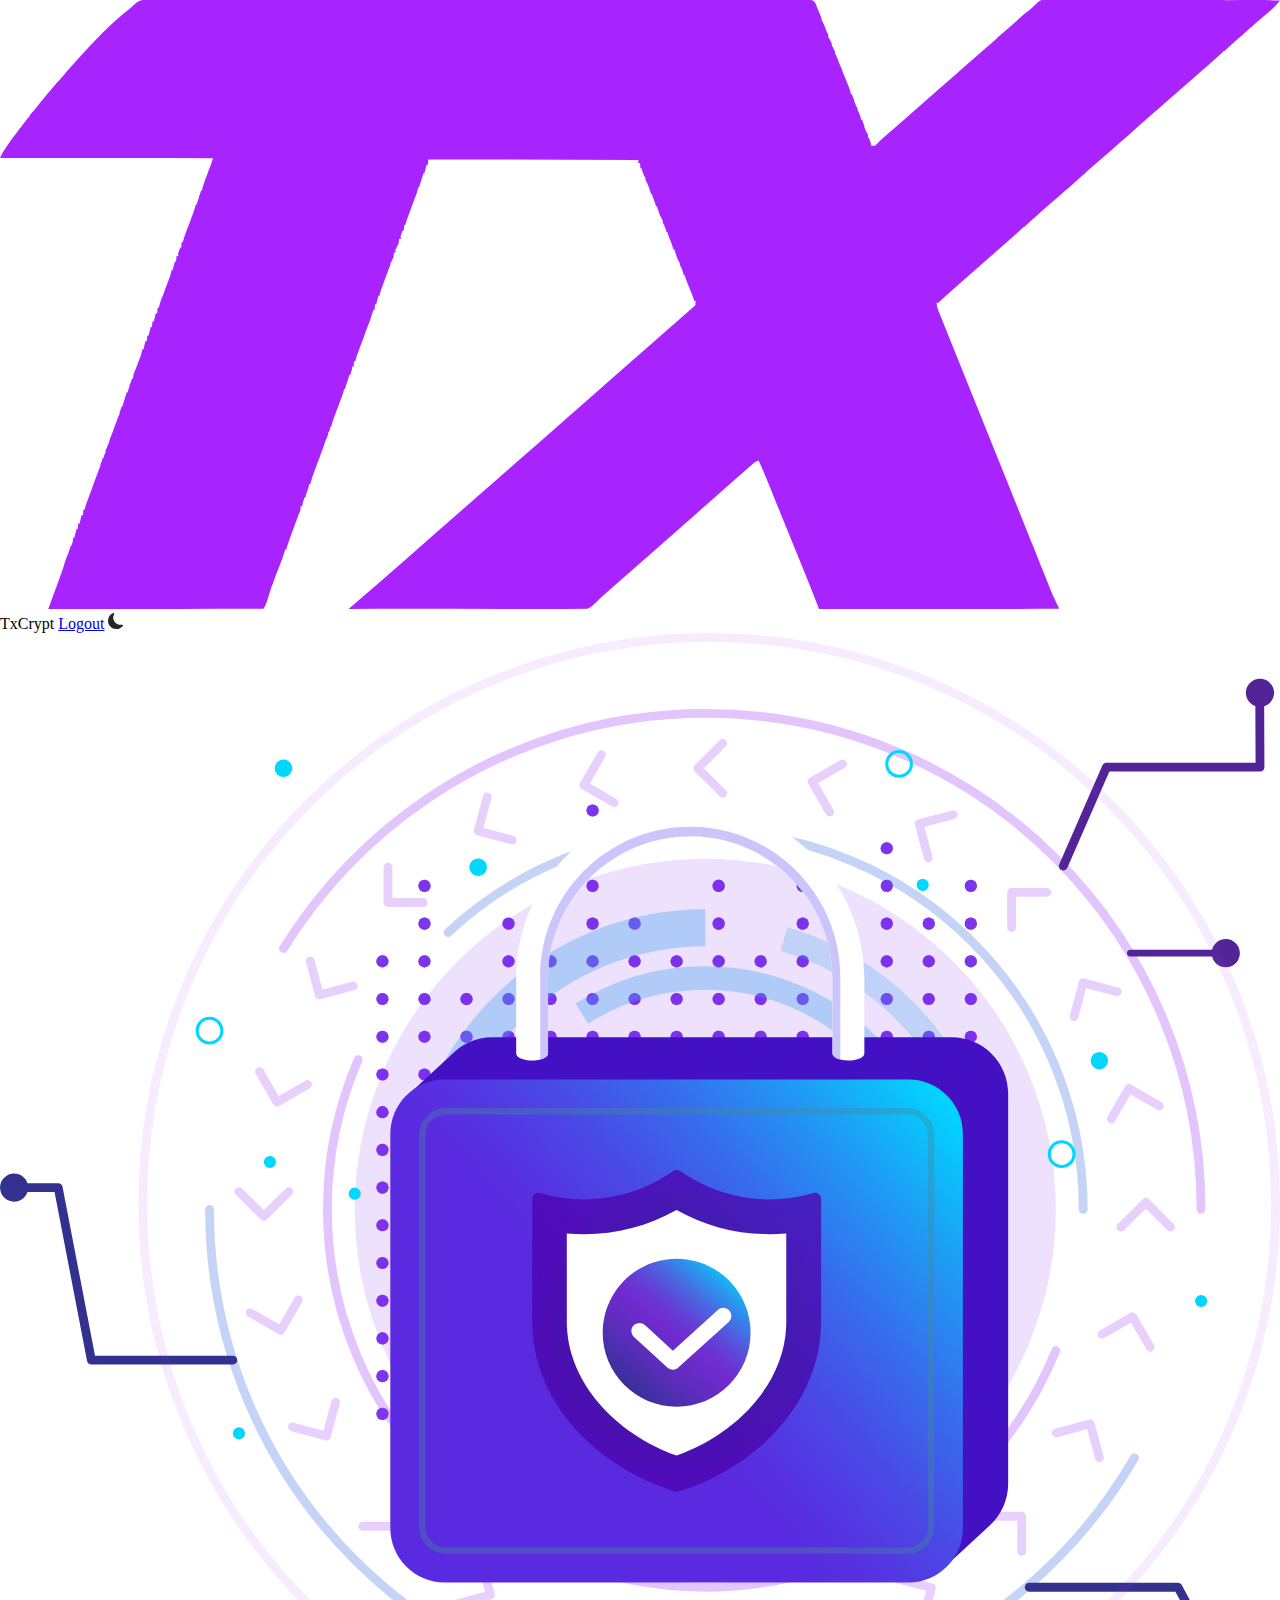
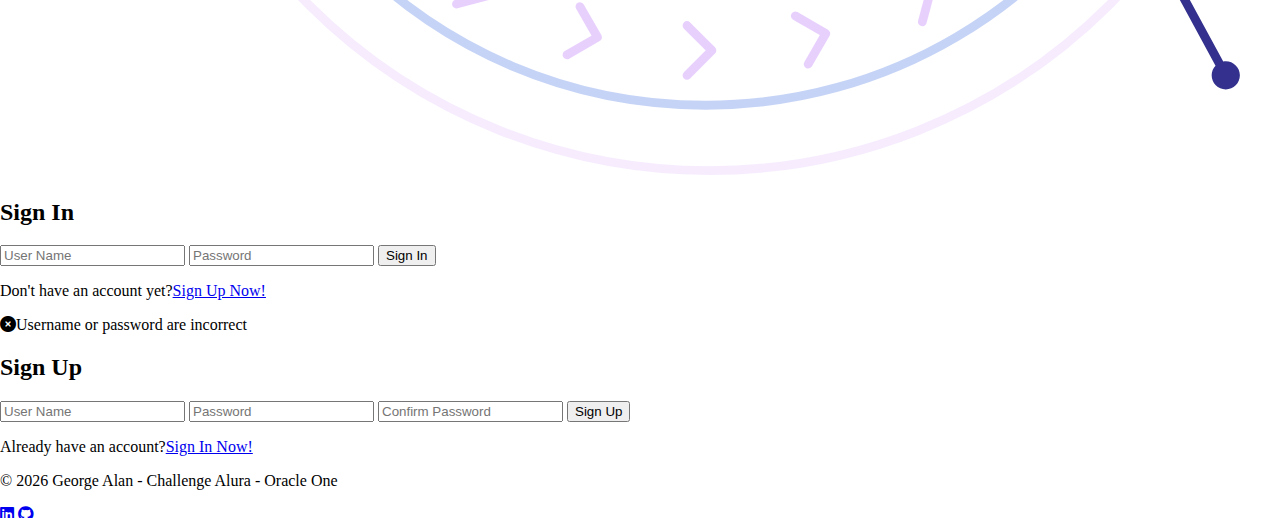
==== system.html @ 8458784a "add files" ====
<!DOCTYPE html>
<html lang="en">
<head>
    <meta charset="UTF-8">
    <meta http-equiv="X-UA-Compatible" content="IE=edge">
    <meta name="viewport" content="width=device-width, initial-scale=1.0">
    <link rel="stylesheet" href="styles/main.css">
    <link rel="stylesheet" href="assets/fontawesome/css/fontawesome.css">
    <link rel="stylesheet" href="assets/fontawesome/css/solid.css">
    <link rel="stylesheet" href="assets/fontawesome/css/regular.css">
    <link rel="stylesheet" href="assets/fontawesome/css/brands.css">
    <title>System</title>
</head>
<body>
    <header id="header">
        <nav id="navigation" class="nav">
            <img class="logo-icon" src="assets/images/Logo-TxCrypt.svg" alt="TxCrypt logo"><span class="logo-text">TxCrypt</span>
            <a id="logout-link" class="hide" href="#">Logout</a>
            <img id="icon-toggle-theme" src="assets/icons/moon.svg" alt="icon image of sun and moon to change site theme to dark or light">
        </nav>
    </header>

    <div class="container">
        <div class="wrapp">
            <div class="header-encryptations">
                <button id="btn-menu-encrypt"><i class="fa-solid fa-lock"></i>ENCRYPTED</button>
                <button id="btn-menu-decrypt"><i class="fa-solid fa-lock-open"></i>DECRYPTED</button>
            </div>
            <section id="encrypted"></section>
            <section id="decrypted" class="hide"></section>
        </div>

        <main id="main-content">
            <h1>Here the system content</h1>
            <span id="error-message"></span>
            <textarea id="text-input" class="textarea-input"></textarea>
            <div>
                <button id="encrypt"><i class="fa-solid fa-lock"></i>ENCRIPT</button>
                <button id="decrypt"><i class="fa-solid fa-lock-open"></i>DECRIPT</button>
            </div>
            
            <textarea id="result" class="textarea-result" readonly></textarea>
            <div>
                <button id="create-box"><i class="fa-solid fa-floppy-disk"></i>SAVE</button>
            </div>
        </main>

        <dialog class="modal" id="modal">
            <div class="modal-header">
                <h2></h2>
                <button class="btn-modal-copy-text"><i class="fa-solid fa-copy"></i>COPY</button>
                <button class="btn-close-modal">X</button>
            </div>
            <p></p>
        </dialog>
    </div>

    <script src="scripts/app.js" type="text/javascript"></script>
</body>
</html>
---- styles/main.css ----
@import url(typography.css);
@import url(components.css);

*,
*::before,
*::after {
    box-sizing: border-box;
}

body {
    margin: 0;
}
---- assets/fontawesome/css/solid.css ----
/*!
 * Font Awesome Free 6.4.0 by @fontawesome - https://fontawesome.com
 * License - https://fontawesome.com/license/free (Icons: CC BY 4.0, Fonts: SIL OFL 1.1, Code: MIT License)
 * Copyright 2023 Fonticons, Inc.
 */
:host,:root{--fa-style-family-classic:"Font Awesome 6 Free";--fa-font-solid:normal 900 1em/1 "Font Awesome 6 Free"}@font-face{font-family:"Font Awesome 6 Free";font-style:normal;font-weight:900;font-display:block;src:url(../webfonts/fa-solid-900.woff2) format("woff2"),url(../webfonts/fa-solid-900.ttf) format("truetype")}.fa-solid,.fas{font-weight:900}
---- assets/fontawesome/css/regular.css ----
/*!
 * Font Awesome Free 6.4.0 by @fontawesome - https://fontawesome.com
 * License - https://fontawesome.com/license/free (Icons: CC BY 4.0, Fonts: SIL OFL 1.1, Code: MIT License)
 * Copyright 2023 Fonticons, Inc.
 */
:host,:root{--fa-style-family-classic:"Font Awesome 6 Free";--fa-font-regular:normal 400 1em/1 "Font Awesome 6 Free"}@font-face{font-family:"Font Awesome 6 Free";font-style:normal;font-weight:400;font-display:block;src:url(../webfonts/fa-regular-400.woff2) format("woff2"),url(../webfonts/fa-regular-400.ttf) format("truetype")}.fa-regular,.far{font-weight:400}
---- assets/fontawesome/css/brands.css ----
/*!
 * Font Awesome Free 6.4.0 by @fontawesome - https://fontawesome.com
 * License - https://fontawesome.com/license/free (Icons: CC BY 4.0, Fonts: SIL OFL 1.1, Code: MIT License)
 * Copyright 2023 Fonticons, Inc.
 */
:host,:root{--fa-style-family-brands:"Font Awesome 6 Brands";--fa-font-brands:normal 400 1em/1 "Font Awesome 6 Brands"}@font-face{font-family:"Font Awesome 6 Brands";font-style:normal;font-weight:400;font-display:block;src:url(../webfonts/fa-brands-400.woff2) format("woff2"),url(../webfonts/fa-brands-400.ttf) format("truetype")}.fa-brands,.fab{font-weight:400}.fa-monero:before{content:"\f3d0"}.fa-hooli:before{content:"\f427"}.fa-yelp:before{content:"\f1e9"}.fa-cc-visa:before{content:"\f1f0"}.fa-lastfm:before{content:"\f202"}.fa-shopware:before{content:"\f5b5"}.fa-creative-commons-nc:before{content:"\f4e8"}.fa-aws:before{content:"\f375"}.fa-redhat:before{content:"\f7bc"}.fa-yoast:before{content:"\f2b1"}.fa-cloudflare:before{content:"\e07d"}.fa-ups:before{content:"\f7e0"}.fa-wpexplorer:before{content:"\f2de"}.fa-dyalog:before{content:"\f399"}.fa-bity:before{content:"\f37a"}.fa-stackpath:before{content:"\f842"}.fa-buysellads:before{content:"\f20d"}.fa-first-order:before{content:"\f2b0"}.fa-modx:before{content:"\f285"}.fa-guilded:before{content:"\e07e"}.fa-vnv:before{content:"\f40b"}.fa-js-square:before,.fa-square-js:before{content:"\f3b9"}.fa-microsoft:before{content:"\f3ca"}.fa-qq:before{content:"\f1d6"}.fa-orcid:before{content:"\f8d2"}.fa-java:before{content:"\f4e4"}.fa-invision:before{content:"\f7b0"}.fa-creative-commons-pd-alt:before{content:"\f4ed"}.fa-centercode:before{content:"\f380"}.fa-glide-g:before{content:"\f2a6"}.fa-drupal:before{content:"\f1a9"}.fa-hire-a-helper:before{content:"\f3b0"}.fa-creative-commons-by:before{content:"\f4e7"}.fa-unity:before{content:"\e049"}.fa-whmcs:before{content:"\f40d"}.fa-rocketchat:before{content:"\f3e8"}.fa-vk:before{content:"\f189"}.fa-untappd:before{content:"\f405"}.fa-mailchimp:before{content:"\f59e"}.fa-css3-alt:before{content:"\f38b"}.fa-reddit-square:before,.fa-square-reddit:before{content:"\f1a2"}.fa-vimeo-v:before{content:"\f27d"}.fa-contao:before{content:"\f26d"}.fa-square-font-awesome:before{content:"\e5ad"}.fa-deskpro:before{content:"\f38f"}.fa-sistrix:before{content:"\f3ee"}.fa-instagram-square:before,.fa-square-instagram:before{content:"\e055"}.fa-battle-net:before{content:"\f835"}.fa-the-red-yeti:before{content:"\f69d"}.fa-hacker-news-square:before,.fa-square-hacker-news:before{content:"\f3af"}.fa-edge:before{content:"\f282"}.fa-napster:before{content:"\f3d2"}.fa-snapchat-square:before,.fa-square-snapchat:before{content:"\f2ad"}.fa-google-plus-g:before{content:"\f0d5"}.fa-artstation:before{content:"\f77a"}.fa-markdown:before{content:"\f60f"}.fa-sourcetree:before{content:"\f7d3"}.fa-google-plus:before{content:"\f2b3"}.fa-diaspora:before{content:"\f791"}.fa-foursquare:before{content:"\f180"}.fa-stack-overflow:before{content:"\f16c"}.fa-github-alt:before{content:"\f113"}.fa-phoenix-squadron:before{content:"\f511"}.fa-pagelines:before{content:"\f18c"}.fa-algolia:before{content:"\f36c"}.fa-red-river:before{content:"\f3e3"}.fa-creative-commons-sa:before{content:"\f4ef"}.fa-safari:before{content:"\f267"}.fa-google:before{content:"\f1a0"}.fa-font-awesome-alt:before,.fa-square-font-awesome-stroke:before{content:"\f35c"}.fa-atlassian:before{content:"\f77b"}.fa-linkedin-in:before{content:"\f0e1"}.fa-digital-ocean:before{content:"\f391"}.fa-nimblr:before{content:"\f5a8"}.fa-chromecast:before{content:"\f838"}.fa-evernote:before{content:"\f839"}.fa-hacker-news:before{content:"\f1d4"}.fa-creative-commons-sampling:before{content:"\f4f0"}.fa-adversal:before{content:"\f36a"}.fa-creative-commons:before{content:"\f25e"}.fa-watchman-monitoring:before{content:"\e087"}.fa-fonticons:before{content:"\f280"}.fa-weixin:before{content:"\f1d7"}.fa-shirtsinbulk:before{content:"\f214"}.fa-codepen:before{content:"\f1cb"}.fa-git-alt:before{content:"\f841"}.fa-lyft:before{content:"\f3c3"}.fa-rev:before{content:"\f5b2"}.fa-windows:before{content:"\f17a"}.fa-wizards-of-the-coast:before{content:"\f730"}.fa-square-viadeo:before,.fa-viadeo-square:before{content:"\f2aa"}.fa-meetup:before{content:"\f2e0"}.fa-centos:before{content:"\f789"}.fa-adn:before{content:"\f170"}.fa-cloudsmith:before{content:"\f384"}.fa-pied-piper-alt:before{content:"\f1a8"}.fa-dribbble-square:before,.fa-square-dribbble:before{content:"\f397"}.fa-codiepie:before{content:"\f284"}.fa-node:before{content:"\f419"}.fa-mix:before{content:"\f3cb"}.fa-steam:before{content:"\f1b6"}.fa-cc-apple-pay:before{content:"\f416"}.fa-scribd:before{content:"\f28a"}.fa-openid:before{content:"\f19b"}.fa-instalod:before{content:"\e081"}.fa-expeditedssl:before{content:"\f23e"}.fa-sellcast:before{content:"\f2da"}.fa-square-twitter:before,.fa-twitter-square:before{content:"\f081"}.fa-r-project:before{content:"\f4f7"}.fa-delicious:before{content:"\f1a5"}.fa-freebsd:before{content:"\f3a4"}.fa-vuejs:before{content:"\f41f"}.fa-accusoft:before{content:"\f369"}.fa-ioxhost:before{content:"\f208"}.fa-fonticons-fi:before{content:"\f3a2"}.fa-app-store:before{content:"\f36f"}.fa-cc-mastercard:before{content:"\f1f1"}.fa-itunes-note:before{content:"\f3b5"}.fa-golang:before{content:"\e40f"}.fa-kickstarter:before{content:"\f3bb"}.fa-grav:before{content:"\f2d6"}.fa-weibo:before{content:"\f18a"}.fa-uncharted:before{content:"\e084"}.fa-firstdraft:before{content:"\f3a1"}.fa-square-youtube:before,.fa-youtube-square:before{content:"\f431"}.fa-wikipedia-w:before{content:"\f266"}.fa-rendact:before,.fa-wpressr:before{content:"\f3e4"}.fa-angellist:before{content:"\f209"}.fa-galactic-republic:before{content:"\f50c"}.fa-nfc-directional:before{content:"\e530"}.fa-skype:before{content:"\f17e"}.fa-joget:before{content:"\f3b7"}.fa-fedora:before{content:"\f798"}.fa-stripe-s:before{content:"\f42a"}.fa-meta:before{content:"\e49b"}.fa-laravel:before{content:"\f3bd"}.fa-hotjar:before{content:"\f3b1"}.fa-bluetooth-b:before{content:"\f294"}.fa-sticker-mule:before{content:"\f3f7"}.fa-creative-commons-zero:before{content:"\f4f3"}.fa-hips:before{content:"\f452"}.fa-behance:before{content:"\f1b4"}.fa-reddit:before{content:"\f1a1"}.fa-discord:before{content:"\f392"}.fa-chrome:before{content:"\f268"}.fa-app-store-ios:before{content:"\f370"}.fa-cc-discover:before{content:"\f1f2"}.fa-wpbeginner:before{content:"\f297"}.fa-confluence:before{content:"\f78d"}.fa-mdb:before{content:"\f8ca"}.fa-dochub:before{content:"\f394"}.fa-accessible-icon:before{content:"\f368"}.fa-ebay:before{content:"\f4f4"}.fa-amazon:before{content:"\f270"}.fa-unsplash:before{content:"\e07c"}.fa-yarn:before{content:"\f7e3"}.fa-square-steam:before,.fa-steam-square:before{content:"\f1b7"}.fa-500px:before{content:"\f26e"}.fa-square-vimeo:before,.fa-vimeo-square:before{content:"\f194"}.fa-asymmetrik:before{content:"\f372"}.fa-font-awesome-flag:before,.fa-font-awesome-logo-full:before,.fa-font-awesome:before{content:"\f2b4"}.fa-gratipay:before{content:"\f184"}.fa-apple:before{content:"\f179"}.fa-hive:before{content:"\e07f"}.fa-gitkraken:before{content:"\f3a6"}.fa-keybase:before{content:"\f4f5"}.fa-apple-pay:before{content:"\f415"}.fa-padlet:before{content:"\e4a0"}.fa-amazon-pay:before{content:"\f42c"}.fa-github-square:before,.fa-square-github:before{content:"\f092"}.fa-stumbleupon:before{content:"\f1a4"}.fa-fedex:before{content:"\f797"}.fa-phoenix-framework:before{content:"\f3dc"}.fa-shopify:before{content:"\e057"}.fa-neos:before{content:"\f612"}.fa-hackerrank:before{content:"\f5f7"}.fa-researchgate:before{content:"\f4f8"}.fa-swift:before{content:"\f8e1"}.fa-angular:before{content:"\f420"}.fa-speakap:before{content:"\f3f3"}.fa-angrycreative:before{content:"\f36e"}.fa-y-combinator:before{content:"\f23b"}.fa-empire:before{content:"\f1d1"}.fa-envira:before{content:"\f299"}.fa-gitlab-square:before,.fa-square-gitlab:before{content:"\e5ae"}.fa-studiovinari:before{content:"\f3f8"}.fa-pied-piper:before{content:"\f2ae"}.fa-wordpress:before{content:"\f19a"}.fa-product-hunt:before{content:"\f288"}.fa-firefox:before{content:"\f269"}.fa-linode:before{content:"\f2b8"}.fa-goodreads:before{content:"\f3a8"}.fa-odnoklassniki-square:before,.fa-square-odnoklassniki:before{content:"\f264"}.fa-jsfiddle:before{content:"\f1cc"}.fa-sith:before{content:"\f512"}.fa-themeisle:before{content:"\f2b2"}.fa-page4:before{content:"\f3d7"}.fa-hashnode:before{content:"\e499"}.fa-react:before{content:"\f41b"}.fa-cc-paypal:before{content:"\f1f4"}.fa-squarespace:before{content:"\f5be"}.fa-cc-stripe:before{content:"\f1f5"}.fa-creative-commons-share:before{content:"\f4f2"}.fa-bitcoin:before{content:"\f379"}.fa-keycdn:before{content:"\f3ba"}.fa-opera:before{content:"\f26a"}.fa-itch-io:before{content:"\f83a"}.fa-umbraco:before{content:"\f8e8"}.fa-galactic-senate:before{content:"\f50d"}.fa-ubuntu:before{content:"\f7df"}.fa-draft2digital:before{content:"\f396"}.fa-stripe:before{content:"\f429"}.fa-houzz:before{content:"\f27c"}.fa-gg:before{content:"\f260"}.fa-dhl:before{content:"\f790"}.fa-pinterest-square:before,.fa-square-pinterest:before{content:"\f0d3"}.fa-xing:before{content:"\f168"}.fa-blackberry:before{content:"\f37b"}.fa-creative-commons-pd:before{content:"\f4ec"}.fa-playstation:before{content:"\f3df"}.fa-quinscape:before{content:"\f459"}.fa-less:before{content:"\f41d"}.fa-blogger-b:before{content:"\f37d"}.fa-opencart:before{content:"\f23d"}.fa-vine:before{content:"\f1ca"}.fa-paypal:before{content:"\f1ed"}.fa-gitlab:before{content:"\f296"}.fa-typo3:before{content:"\f42b"}.fa-reddit-alien:before{content:"\f281"}.fa-yahoo:before{content:"\f19e"}.fa-dailymotion:before{content:"\e052"}.fa-affiliatetheme:before{content:"\f36b"}.fa-pied-piper-pp:before{content:"\f1a7"}.fa-bootstrap:before{content:"\f836"}.fa-odnoklassniki:before{content:"\f263"}.fa-nfc-symbol:before{content:"\e531"}.fa-ethereum:before{content:"\f42e"}.fa-speaker-deck:before{content:"\f83c"}.fa-creative-commons-nc-eu:before{content:"\f4e9"}.fa-patreon:before{content:"\f3d9"}.fa-avianex:before{content:"\f374"}.fa-ello:before{content:"\f5f1"}.fa-gofore:before{content:"\f3a7"}.fa-bimobject:before{content:"\f378"}.fa-facebook-f:before{content:"\f39e"}.fa-google-plus-square:before,.fa-square-google-plus:before{content:"\f0d4"}.fa-mandalorian:before{content:"\f50f"}.fa-first-order-alt:before{content:"\f50a"}.fa-osi:before{content:"\f41a"}.fa-google-wallet:before{content:"\f1ee"}.fa-d-and-d-beyond:before{content:"\f6ca"}.fa-periscope:before{content:"\f3da"}.fa-fulcrum:before{content:"\f50b"}.fa-cloudscale:before{content:"\f383"}.fa-forumbee:before{content:"\f211"}.fa-mizuni:before{content:"\f3cc"}.fa-schlix:before{content:"\f3ea"}.fa-square-xing:before,.fa-xing-square:before{content:"\f169"}.fa-bandcamp:before{content:"\f2d5"}.fa-wpforms:before{content:"\f298"}.fa-cloudversify:before{content:"\f385"}.fa-usps:before{content:"\f7e1"}.fa-megaport:before{content:"\f5a3"}.fa-magento:before{content:"\f3c4"}.fa-spotify:before{content:"\f1bc"}.fa-optin-monster:before{content:"\f23c"}.fa-fly:before{content:"\f417"}.fa-aviato:before{content:"\f421"}.fa-itunes:before{content:"\f3b4"}.fa-cuttlefish:before{content:"\f38c"}.fa-blogger:before{content:"\f37c"}.fa-flickr:before{content:"\f16e"}.fa-viber:before{content:"\f409"}.fa-soundcloud:before{content:"\f1be"}.fa-digg:before{content:"\f1a6"}.fa-tencent-weibo:before{content:"\f1d5"}.fa-symfony:before{content:"\f83d"}.fa-maxcdn:before{content:"\f136"}.fa-etsy:before{content:"\f2d7"}.fa-facebook-messenger:before{content:"\f39f"}.fa-audible:before{content:"\f373"}.fa-think-peaks:before{content:"\f731"}.fa-bilibili:before{content:"\e3d9"}.fa-erlang:before{content:"\f39d"}.fa-cotton-bureau:before{content:"\f89e"}.fa-dashcube:before{content:"\f210"}.fa-42-group:before,.fa-innosoft:before{content:"\e080"}.fa-stack-exchange:before{content:"\f18d"}.fa-elementor:before{content:"\f430"}.fa-pied-piper-square:before,.fa-square-pied-piper:before{content:"\e01e"}.fa-creative-commons-nd:before{content:"\f4eb"}.fa-palfed:before{content:"\f3d8"}.fa-superpowers:before{content:"\f2dd"}.fa-resolving:before{content:"\f3e7"}.fa-xbox:before{content:"\f412"}.fa-searchengin:before{content:"\f3eb"}.fa-tiktok:before{content:"\e07b"}.fa-facebook-square:before,.fa-square-facebook:before{content:"\f082"}.fa-renren:before{content:"\f18b"}.fa-linux:before{content:"\f17c"}.fa-glide:before{content:"\f2a5"}.fa-linkedin:before{content:"\f08c"}.fa-hubspot:before{content:"\f3b2"}.fa-deploydog:before{content:"\f38e"}.fa-twitch:before{content:"\f1e8"}.fa-ravelry:before{content:"\f2d9"}.fa-mixer:before{content:"\e056"}.fa-lastfm-square:before,.fa-square-lastfm:before{content:"\f203"}.fa-vimeo:before{content:"\f40a"}.fa-mendeley:before{content:"\f7b3"}.fa-uniregistry:before{content:"\f404"}.fa-figma:before{content:"\f799"}.fa-creative-commons-remix:before{content:"\f4ee"}.fa-cc-amazon-pay:before{content:"\f42d"}.fa-dropbox:before{content:"\f16b"}.fa-instagram:before{content:"\f16d"}.fa-cmplid:before{content:"\e360"}.fa-facebook:before{content:"\f09a"}.fa-gripfire:before{content:"\f3ac"}.fa-jedi-order:before{content:"\f50e"}.fa-uikit:before{content:"\f403"}.fa-fort-awesome-alt:before{content:"\f3a3"}.fa-phabricator:before{content:"\f3db"}.fa-ussunnah:before{content:"\f407"}.fa-earlybirds:before{content:"\f39a"}.fa-trade-federation:before{content:"\f513"}.fa-autoprefixer:before{content:"\f41c"}.fa-whatsapp:before{content:"\f232"}.fa-slideshare:before{content:"\f1e7"}.fa-google-play:before{content:"\f3ab"}.fa-viadeo:before{content:"\f2a9"}.fa-line:before{content:"\f3c0"}.fa-google-drive:before{content:"\f3aa"}.fa-servicestack:before{content:"\f3ec"}.fa-simplybuilt:before{content:"\f215"}.fa-bitbucket:before{content:"\f171"}.fa-imdb:before{content:"\f2d8"}.fa-deezer:before{content:"\e077"}.fa-raspberry-pi:before{content:"\f7bb"}.fa-jira:before{content:"\f7b1"}.fa-docker:before{content:"\f395"}.fa-screenpal:before{content:"\e570"}.fa-bluetooth:before{content:"\f293"}.fa-gitter:before{content:"\f426"}.fa-d-and-d:before{content:"\f38d"}.fa-microblog:before{content:"\e01a"}.fa-cc-diners-club:before{content:"\f24c"}.fa-gg-circle:before{content:"\f261"}.fa-pied-piper-hat:before{content:"\f4e5"}.fa-kickstarter-k:before{content:"\f3bc"}.fa-yandex:before{content:"\f413"}.fa-readme:before{content:"\f4d5"}.fa-html5:before{content:"\f13b"}.fa-sellsy:before{content:"\f213"}.fa-sass:before{content:"\f41e"}.fa-wirsindhandwerk:before,.fa-wsh:before{content:"\e2d0"}.fa-buromobelexperte:before{content:"\f37f"}.fa-salesforce:before{content:"\f83b"}.fa-octopus-deploy:before{content:"\e082"}.fa-medapps:before{content:"\f3c6"}.fa-ns8:before{content:"\f3d5"}.fa-pinterest-p:before{content:"\f231"}.fa-apper:before{content:"\f371"}.fa-fort-awesome:before{content:"\f286"}.fa-waze:before{content:"\f83f"}.fa-cc-jcb:before{content:"\f24b"}.fa-snapchat-ghost:before,.fa-snapchat:before{content:"\f2ab"}.fa-fantasy-flight-games:before{content:"\f6dc"}.fa-rust:before{content:"\e07a"}.fa-wix:before{content:"\f5cf"}.fa-behance-square:before,.fa-square-behance:before{content:"\f1b5"}.fa-supple:before{content:"\f3f9"}.fa-rebel:before{content:"\f1d0"}.fa-css3:before{content:"\f13c"}.fa-staylinked:before{content:"\f3f5"}.fa-kaggle:before{content:"\f5fa"}.fa-space-awesome:before{content:"\e5ac"}.fa-deviantart:before{content:"\f1bd"}.fa-cpanel:before{content:"\f388"}.fa-goodreads-g:before{content:"\f3a9"}.fa-git-square:before,.fa-square-git:before{content:"\f1d2"}.fa-square-tumblr:before,.fa-tumblr-square:before{content:"\f174"}.fa-trello:before{content:"\f181"}.fa-creative-commons-nc-jp:before{content:"\f4ea"}.fa-get-pocket:before{content:"\f265"}.fa-perbyte:before{content:"\e083"}.fa-grunt:before{content:"\f3ad"}.fa-weebly:before{content:"\f5cc"}.fa-connectdevelop:before{content:"\f20e"}.fa-leanpub:before{content:"\f212"}.fa-black-tie:before{content:"\f27e"}.fa-themeco:before{content:"\f5c6"}.fa-python:before{content:"\f3e2"}.fa-android:before{content:"\f17b"}.fa-bots:before{content:"\e340"}.fa-free-code-camp:before{content:"\f2c5"}.fa-hornbill:before{content:"\f592"}.fa-js:before{content:"\f3b8"}.fa-ideal:before{content:"\e013"}.fa-git:before{content:"\f1d3"}.fa-dev:before{content:"\f6cc"}.fa-sketch:before{content:"\f7c6"}.fa-yandex-international:before{content:"\f414"}.fa-cc-amex:before{content:"\f1f3"}.fa-uber:before{content:"\f402"}.fa-github:before{content:"\f09b"}.fa-php:before{content:"\f457"}.fa-alipay:before{content:"\f642"}.fa-youtube:before{content:"\f167"}.fa-skyatlas:before{content:"\f216"}.fa-firefox-browser:before{content:"\e007"}.fa-replyd:before{content:"\f3e6"}.fa-suse:before{content:"\f7d6"}.fa-jenkins:before{content:"\f3b6"}.fa-twitter:before{content:"\f099"}.fa-rockrms:before{content:"\f3e9"}.fa-pinterest:before{content:"\f0d2"}.fa-buffer:before{content:"\f837"}.fa-npm:before{content:"\f3d4"}.fa-yammer:before{content:"\f840"}.fa-btc:before{content:"\f15a"}.fa-dribbble:before{content:"\f17d"}.fa-stumbleupon-circle:before{content:"\f1a3"}.fa-internet-explorer:before{content:"\f26b"}.fa-stubber:before{content:"\e5c7"}.fa-telegram-plane:before,.fa-telegram:before{content:"\f2c6"}.fa-old-republic:before{content:"\f510"}.fa-odysee:before{content:"\e5c6"}.fa-square-whatsapp:before,.fa-whatsapp-square:before{content:"\f40c"}.fa-node-js:before{content:"\f3d3"}.fa-edge-legacy:before{content:"\e078"}.fa-slack-hash:before,.fa-slack:before{content:"\f198"}.fa-medrt:before{content:"\f3c8"}.fa-usb:before{content:"\f287"}.fa-tumblr:before{content:"\f173"}.fa-vaadin:before{content:"\f408"}.fa-quora:before{content:"\f2c4"}.fa-reacteurope:before{content:"\f75d"}.fa-medium-m:before,.fa-medium:before{content:"\f23a"}.fa-amilia:before{content:"\f36d"}.fa-mixcloud:before{content:"\f289"}.fa-flipboard:before{content:"\f44d"}.fa-viacoin:before{content:"\f237"}.fa-critical-role:before{content:"\f6c9"}.fa-sitrox:before{content:"\e44a"}.fa-discourse:before{content:"\f393"}.fa-joomla:before{content:"\f1aa"}.fa-mastodon:before{content:"\f4f6"}.fa-airbnb:before{content:"\f834"}.fa-wolf-pack-battalion:before{content:"\f514"}.fa-buy-n-large:before{content:"\f8a6"}.fa-gulp:before{content:"\f3ae"}.fa-creative-commons-sampling-plus:before{content:"\f4f1"}.fa-strava:before{content:"\f428"}.fa-ember:before{content:"\f423"}.fa-canadian-maple-leaf:before{content:"\f785"}.fa-teamspeak:before{content:"\f4f9"}.fa-pushed:before{content:"\f3e1"}.fa-wordpress-simple:before{content:"\f411"}.fa-nutritionix:before{content:"\f3d6"}.fa-wodu:before{content:"\e088"}.fa-google-pay:before{content:"\e079"}.fa-intercom:before{content:"\f7af"}.fa-zhihu:before{content:"\f63f"}.fa-korvue:before{content:"\f42f"}.fa-pix:before{content:"\e43a"}.fa-steam-symbol:before{content:"\f3f6"}
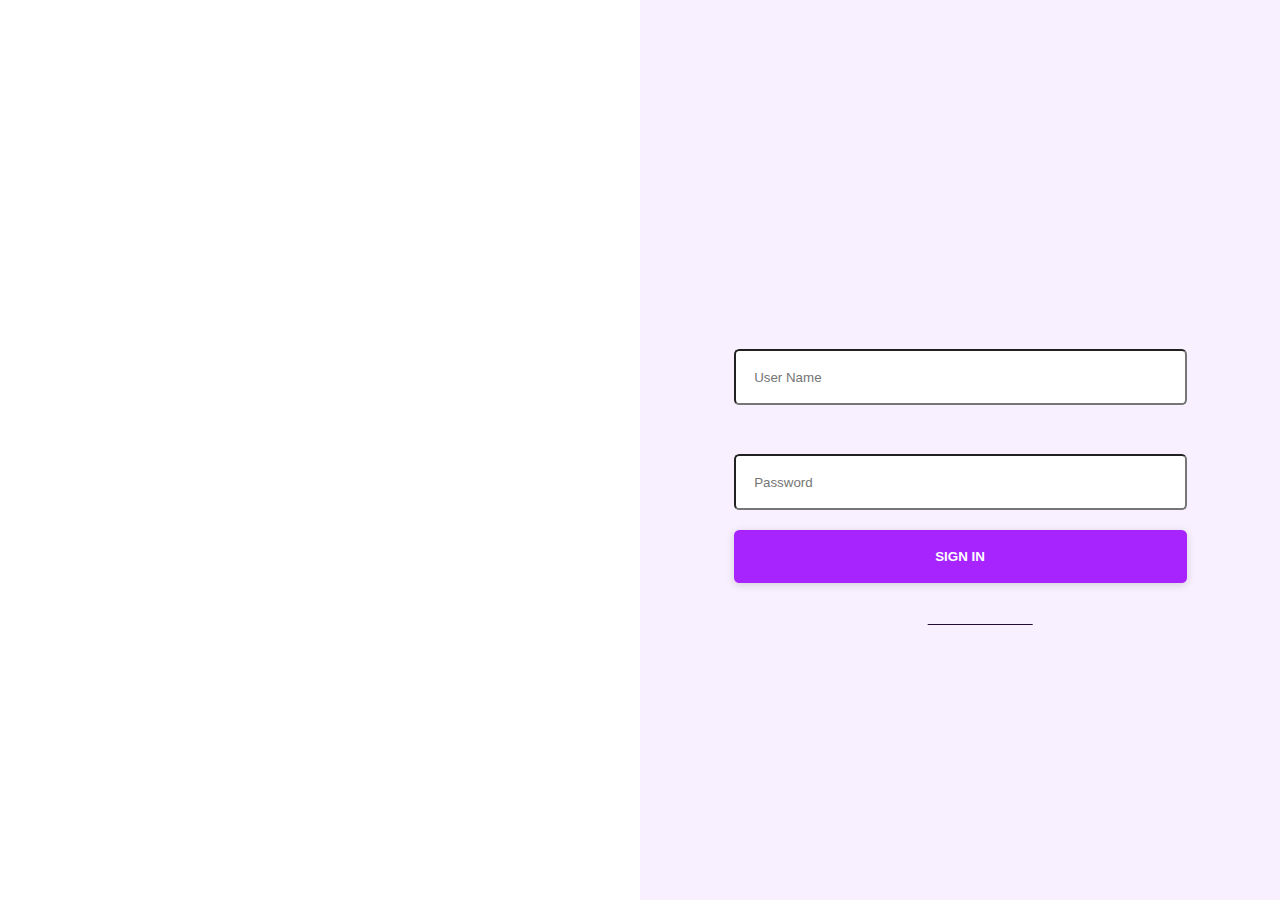
==== commit 5a38ad48: "dark color theme created" ====
--- a/system.html
+++ b/system.html
@@ -11,7 +11,7 @@
     <link rel="stylesheet" href="assets/fontawesome/css/brands.css">
     <title>System</title>
 </head>
-<body>
+<body class="dark-theme">
     <header id="header">
         <nav id="navigation" class="nav">
             <img class="logo-icon" src="assets/images/Logo-TxCrypt.svg" alt="TxCrypt logo"><span class="logo-text">TxCrypt</span>
@@ -23,8 +23,8 @@
     <div class="container">
         <div class="wrapp">
             <div class="header-encryptations">
-                <button id="btn-menu-encrypt"><i class="fa-solid fa-lock"></i>ENCRYPTED</button>
-                <button id="btn-menu-decrypt"><i class="fa-solid fa-lock-open"></i>DECRYPTED</button>
+                <button id="btn-menu-encrypt"><i class="fa-solid fa-lock"></i></button>
+                <button id="btn-menu-decrypt"><i class="fa-solid fa-lock-open"></i></button>
             </div>
             <section id="encrypted"></section>
             <section id="decrypted" class="hide"></section>
--- a/styles/main.css
+++ b/styles/main.css
@@ -5,8 +5,14 @@
 *::before,
 *::after {
     box-sizing: border-box;
+    margin: 0;
 }
 
-body {
-    margin: 0;
-}+/* For style scrollbar - remove it */
+html {
+    scrollbar-width: none; /* Hide scrollbar in Firefox */
+}
+
+::-webkit-scrollbar { /* For other browsers */
+    display: none;
+}
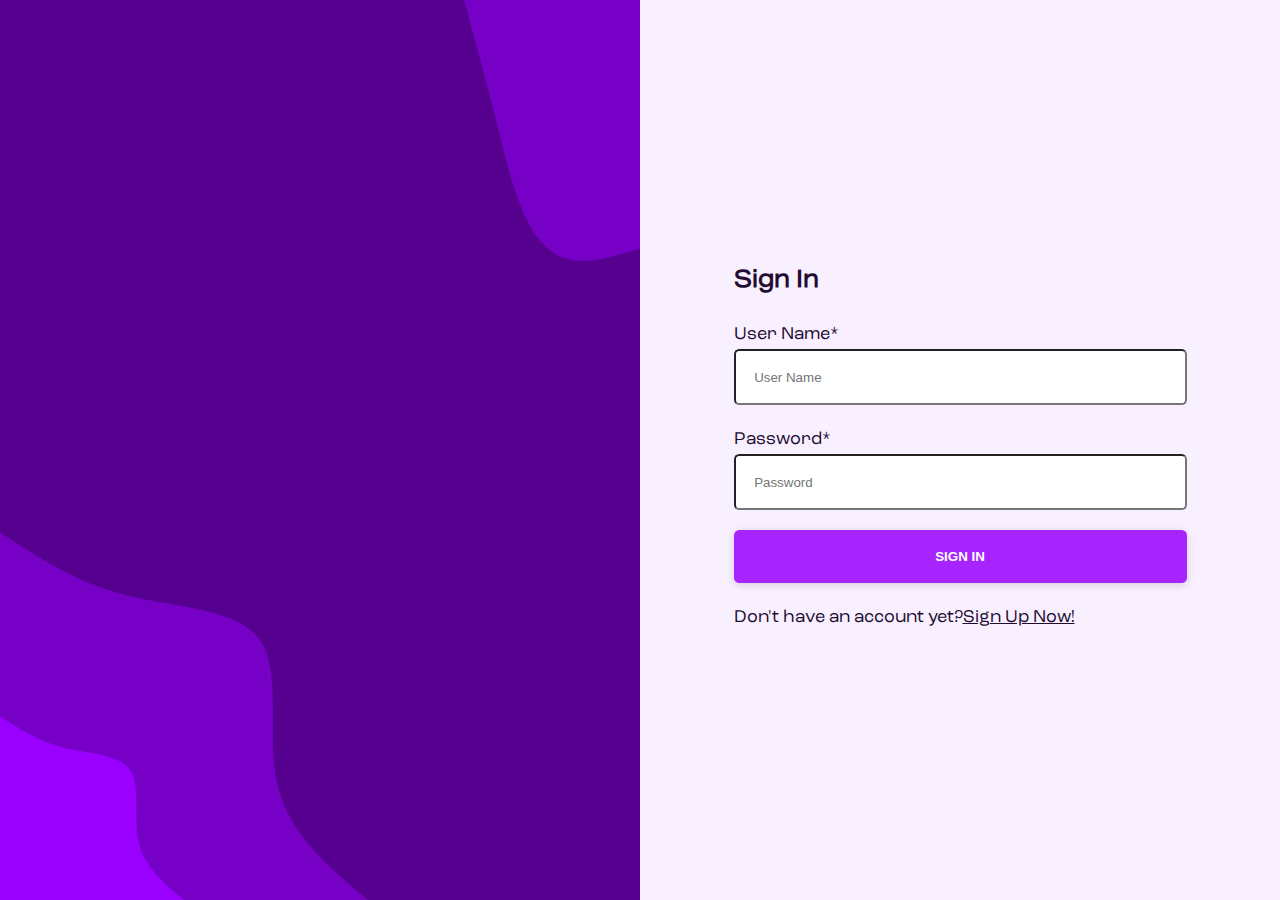
==== commit d4b99381: "finished implementation toggle dark-light mode theme, and all colors are finished too" ====
--- a/system.html
+++ b/system.html
@@ -11,7 +11,7 @@
     <link rel="stylesheet" href="assets/fontawesome/css/brands.css">
     <title>System</title>
 </head>
-<body class="dark-theme">
+<body>
     <header id="header">
         <nav id="navigation" class="nav">
             <img class="logo-icon" src="assets/images/Logo-TxCrypt.svg" alt="TxCrypt logo"><span class="logo-text">TxCrypt</span>
@@ -23,7 +23,7 @@
     <div class="container">
         <div class="wrapp">
             <div class="header-encryptations">
-                <button id="btn-menu-encrypt"><i class="fa-solid fa-lock"></i></button>
+                <button id="btn-menu-encrypt" class="btn"><i class="fa-solid fa-lock"></i></button>
                 <button id="btn-menu-decrypt"><i class="fa-solid fa-lock-open"></i></button>
             </div>
             <section id="encrypted"></section>
@@ -31,16 +31,16 @@
         </div>
 
         <main id="main-content">
-            <h1>Here the system content</h1>
+            <h3 id="system-greetings"></h3>
             <span id="error-message"></span>
             <textarea id="text-input" class="textarea-input"></textarea>
-            <div>
-                <button id="encrypt"><i class="fa-solid fa-lock"></i>ENCRIPT</button>
+            <div class="textarea-btn">
+                <button id="encrypt" class="btn"><i class="fa-solid fa-lock"></i>ENCRIPT</button>
                 <button id="decrypt"><i class="fa-solid fa-lock-open"></i>DECRIPT</button>
             </div>
             
             <textarea id="result" class="textarea-result" readonly></textarea>
-            <div>
+            <div class="textarea-btn">
                 <button id="create-box"><i class="fa-solid fa-floppy-disk"></i>SAVE</button>
             </div>
         </main>
@@ -56,5 +56,6 @@
     </div>
 
     <script src="scripts/app.js" type="text/javascript"></script>
+    <script src="scripts/dark-theme.js" type="text/javascript"></script>
 </body>
 </html>
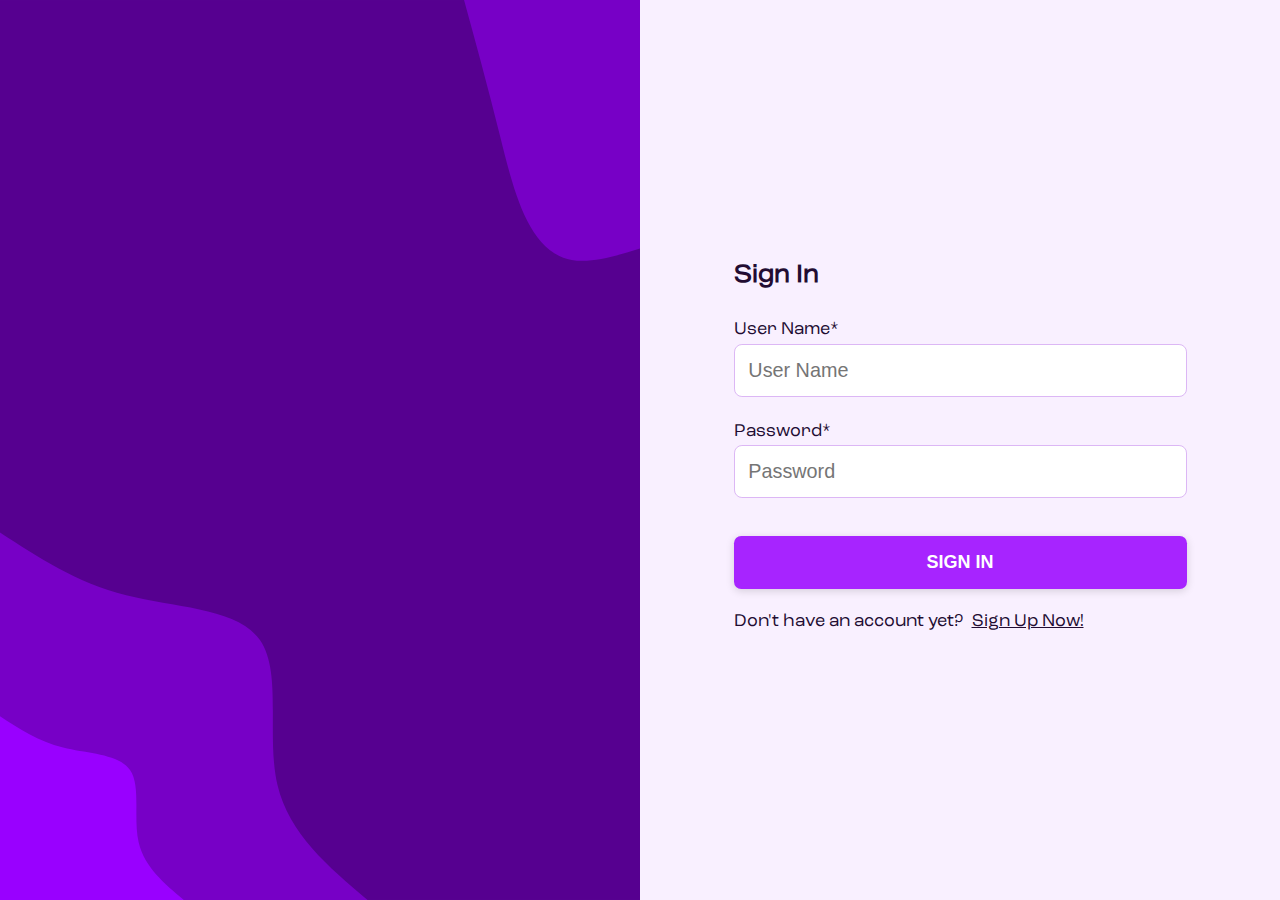
==== commit 4798829f: "responsiveness finished" ====
--- a/system.html
+++ b/system.html
@@ -14,7 +14,7 @@
 <body>
     <header id="header">
         <nav id="navigation" class="nav">
-            <img class="logo-icon" src="assets/images/Logo-TxCrypt.svg" alt="TxCrypt logo"><span class="logo-text">TxCrypt</span>
+            <img class="logo-icon" src="assets/images/Logo-TxCrypt.svg" alt="TxCrypt logo"><img id="logo-text" class="logo-text" src="assets/images/Logo-TxCrypt-Text-Black.svg">
             <a id="logout-link" class="hide" href="#">Logout</a>
             <img id="icon-toggle-theme" src="assets/icons/moon.svg" alt="icon image of sun and moon to change site theme to dark or light">
         </nav>
@@ -35,8 +35,8 @@
             <span id="error-message"></span>
             <textarea id="text-input" class="textarea-input"></textarea>
             <div class="textarea-btn">
-                <button id="encrypt" class="btn"><i class="fa-solid fa-lock"></i>ENCRIPT</button>
-                <button id="decrypt"><i class="fa-solid fa-lock-open"></i>DECRIPT</button>
+                <button id="encrypt" class="btn"><i class="fa-solid fa-lock"></i><span class="btn-txt-textarea">ENCRIPT</span></button>
+                <button id="decrypt"><i class="fa-solid fa-lock-open"></i><span class="btn-txt-textarea">DECRIPT</span></button>
             </div>
             
             <textarea id="result" class="textarea-result" readonly></textarea>
@@ -48,7 +48,7 @@
         <dialog class="modal" id="modal">
             <div class="modal-header">
                 <h2></h2>
-                <button class="btn-modal-copy-text"><i class="fa-solid fa-copy"></i>COPY</button>
+                <button class="btn-modal-copy-text"><i class="fa-solid fa-copy"></i><span class="btn-txt-modal">COPY</span></button>
                 <button class="btn-close-modal">X</button>
             </div>
             <p></p>
